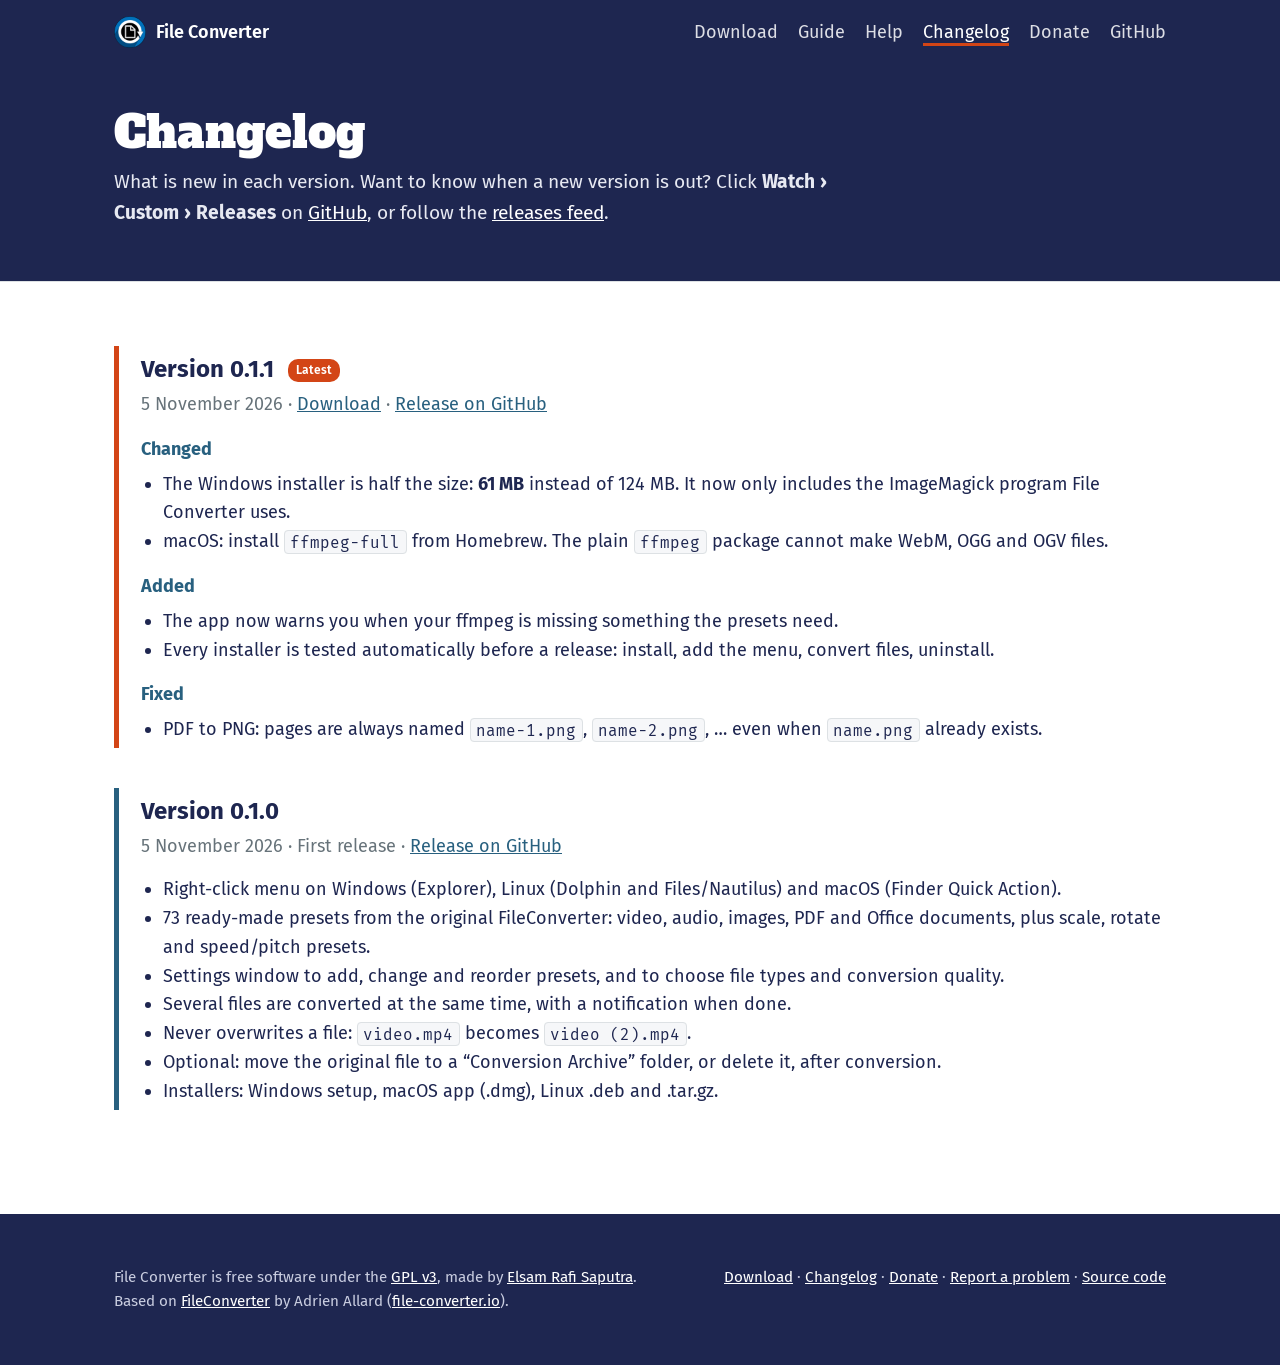
==== docs/changelog.html @ faad4194 "Website: download, changelog and donate pages, SEO, sitemap, robots, 404, icons - download.html: per" ====
<!doctype html>
<html lang="en">
<head>
	<meta charset="utf-8">
	<meta name="viewport" content="width=device-width, initial-scale=1">
	<title>Changelog — File Converter</title>
	<meta name="description" content="What is new in each version of File Converter: new features, fixes and changes.">
	<link rel="canonical" href="https://elsamrafisptr.github.io/file-converter-rs/changelog.html">
	<meta name="theme-color" content="#1E2650">
	<meta property="og:type" content="website">
	<meta property="og:site_name" content="File Converter">
	<meta property="og:title" content="File Converter changelog">
	<meta property="og:description" content="What is new in each version of File Converter.">
	<meta property="og:url" content="https://elsamrafisptr.github.io/file-converter-rs/changelog.html">
	<meta property="og:image" content="https://elsamrafisptr.github.io/file-converter-rs/images/og-image.png">
	<meta property="og:image:width" content="1200">
	<meta property="og:image:height" content="630">
	<meta name="twitter:card" content="summary_large_image">
	<link rel="alternate" type="application/atom+xml" title="File Converter releases" href="https://github.com/elsamrafisptr/file-converter-rs/releases.atom">
	<link rel="icon" href="favicon.ico" sizes="any">
	<link rel="icon" type="image/png" href="images/icon-192.png">
	<link rel="apple-touch-icon" href="images/apple-touch-icon.png">
	<link rel="manifest" href="site.webmanifest">
	<link rel="preconnect" href="https://fonts.googleapis.com">
	<link rel="preconnect" href="https://fonts.gstatic.com" crossorigin>
	<link href="https://fonts.googleapis.com/css2?family=Alfa+Slab+One&family=Fira+Mono&family=Fira+Sans:wght@400;600&display=swap" rel="stylesheet">
	<link rel="stylesheet" href="style.css">
</head>
<body>

<header class="topbar">
	<div class="wrap">
		<a class="brand" href="./"><img src="images/icon-192.png" alt="" width="32" height="32">File Converter</a>
		<nav aria-label="Main">
			<a href="download.html">Download</a>
			<a href="./#how">Guide</a>
			<a href="./#help">Help</a>
			<a href="changelog.html" aria-current="page">Changelog</a>
			<a href="donate.html">Donate</a>
			<a href="https://github.com/elsamrafisptr/file-converter-rs">GitHub</a>
		</nav>
	</div>
</header>

<div class="page-hero">
	<div class="wrap">
		<h1>Changelog</h1>
		<p>What is new in each version. Want to know when a new version is out? Click <b>Watch › Custom › Releases</b> on <a href="https://github.com/elsamrafisptr/file-converter-rs" style="color:#fff">GitHub</a>, or follow the <a href="https://github.com/elsamrafisptr/file-converter-rs/releases.atom" style="color:#fff">releases feed</a>.</p>
	</div>
</div>

<section class="wide">
	<div class="wrap">
		<div>
			<article class="release latest" id="v0.1.1">
				<h3>Version 0.1.1 <span class="badge">Latest</span></h3>
				<p class="date">5 November 2026 · <a href="download.html">Download</a> · <a href="https://github.com/elsamrafisptr/file-converter-rs/releases/tag/v0.1.1">Release on GitHub</a></p>
				<h4>Changed</h4>
				<ul>
					<li>The Windows installer is half the size: <b>61 MB</b> instead of 124 MB. It now only includes the ImageMagick program File Converter uses.</li>
					<li>macOS: install <code>ffmpeg-full</code> from Homebrew. The plain <code>ffmpeg</code> package cannot make WebM, OGG and OGV files.</li>
				</ul>
				<h4>Added</h4>
				<ul>
					<li>The app now warns you when your ffmpeg is missing something the presets need.</li>
					<li>Every installer is tested automatically before a release: install, add the menu, convert files, uninstall.</li>
				</ul>
				<h4>Fixed</h4>
				<ul>
					<li>PDF to PNG: pages are always named <code>name-1.png</code>, <code>name-2.png</code>, … even when <code>name.png</code> already exists.</li>
				</ul>
			</article>

			<article class="release" id="v0.1.0">
				<h3>Version 0.1.0</h3>
				<p class="date">5 November 2026 · First release · <a href="https://github.com/elsamrafisptr/file-converter-rs/releases/tag/v0.1.0">Release on GitHub</a></p>
				<ul>
					<li>Right-click menu on Windows (Explorer), Linux (Dolphin and Files/Nautilus) and macOS (Finder Quick Action).</li>
					<li>73 ready-made presets from the original FileConverter: video, audio, images, PDF and Office documents, plus scale, rotate and speed/pitch presets.</li>
					<li>Settings window to add, change and reorder presets, and to choose file types and conversion quality.</li>
					<li>Several files are converted at the same time, with a notification when done.</li>
					<li>Never overwrites a file: <code>video.mp4</code> becomes <code>video (2).mp4</code>.</li>
					<li>Optional: move the original file to a “Conversion Archive” folder, or delete it, after conversion.</li>
					<li>Installers: Windows setup, macOS app (.dmg), Linux .deb and .tar.gz.</li>
				</ul>
			</article>
		</div>
	</div>
</section>

<footer>
	<div class="wrap">
		<p>File Converter is free software under the <a href="https://github.com/elsamrafisptr/file-converter-rs/blob/main/LICENSE">GPL v3</a>, made by <a href="https://github.com/elsamrafisptr">Elsam Rafi Saputra</a>.<br>
			Based on <a href="https://github.com/Tichau/FileConverter">FileConverter</a> by Adrien Allard (<a href="https://file-converter.io/">file-converter.io</a>).</p>
		<p><a href="download.html">Download</a> · <a href="changelog.html">Changelog</a> · <a href="donate.html">Donate</a> ·
			<a href="https://github.com/elsamrafisptr/file-converter-rs/issues">Report a problem</a> ·
			<a href="https://github.com/elsamrafisptr/file-converter-rs">Source code</a></p>
	</div>
</footer>

</body>
</html>
---- docs/style.css ----
/* File Converter website. Palette: Rust Orange, Rust Dark Blue, Rust Blue, Rust Silver. */
:root {
	--orange: #d34516;
	--dark-blue: #1e2650;
	--blue: #28607f;
	--silver: #67737a;
	--light: #f6f7f9;
	--line: #dde1e4;
	--heading: "Alfa Slab One", Georgia, serif;
	--body: "Fira Sans", system-ui, -apple-system, "Segoe UI", Roboto, sans-serif;
	--mono: "Fira Mono", ui-monospace, Consolas, monospace;
}

* { box-sizing: border-box; }

body {
	margin: 0;
	font: 18px/1.6 var(--body);
	color: var(--dark-blue);
	background: #fff;
}

a { color: var(--blue); }
a:hover { color: var(--orange); }

img, svg { max-width: 100%; height: auto; }

code, kbd {
	font-family: var(--mono);
	font-size: 0.88em;
	background: var(--light);
	border: 1px solid var(--line);
	border-radius: 4px;
	padding: 0.1em 0.35em;
}

pre {
	font-family: var(--mono);
	font-size: 0.9em;
	background: var(--dark-blue);
	color: #fff;
	border-radius: 6px;
	padding: 0.9em 1.1em;
	overflow-x: auto;
}
pre code { background: none; border: 0; padding: 0; color: inherit; }

.wrap { max-width: 1100px; margin: 0 auto; padding: 0 24px; }

/* Top bar */
.topbar { background: var(--dark-blue); }
.topbar .wrap { display: flex; align-items: center; gap: 24px; min-height: 64px; flex-wrap: wrap; }
.brand { display: flex; align-items: center; gap: 10px; color: #fff; text-decoration: none; font-weight: 600; }
.brand img { width: 32px; height: 32px; }
.topbar nav { margin-left: auto; display: flex; gap: 20px; flex-wrap: wrap; }
.topbar nav a { color: #fff; text-decoration: none; opacity: 0.85; }
.topbar nav a:hover { opacity: 1; color: #fff; text-decoration: underline; }

/* Hero */
.hero { background: var(--dark-blue); color: #fff; padding: 56px 0 72px; }
.hero .wrap { display: grid; grid-template-columns: 1.1fr 0.9fr; gap: 48px; align-items: center; }
.hero h1 { font-family: var(--heading); font-weight: 400; font-size: 3.4rem; line-height: 1.1; margin: 0 0 16px; }
.hero p.lead { font-size: 1.35rem; margin: 0 0 28px; color: #e7e9f2; }
.hero .version { color: #b9bfd6; font-size: 0.95rem; margin-top: 14px; }
.hero .version a { color: #fff; }

.button {
	display: inline-block;
	background: var(--orange);
	color: #fff;
	text-decoration: none;
	font-weight: 600;
	padding: 12px 26px;
	border-radius: 6px;
	border: 2px solid var(--orange);
}
.button:hover { background: #b83a11; border-color: #b83a11; color: #fff; }
.button.ghost { background: transparent; border-color: #fff; margin-left: 10px; }
.button.ghost:hover { background: #fff; color: var(--dark-blue); }

/* Sections: heading on the left, content on the right (like rust-lang.org) */
section { padding: 64px 0; border-top: 1px solid var(--line); }
section .wrap { display: grid; grid-template-columns: 260px minmax(0, 1fr); gap: 40px; }
section.wide .wrap { grid-template-columns: minmax(0, 1fr); gap: 28px; }
section .wrap > * { min-width: 0; }
section.alt { background: var(--light); }
section h2 { font-family: var(--heading); font-weight: 400; font-size: 2.2rem; line-height: 1.15; margin: 0; color: var(--dark-blue); }
section h2::after { content: ""; display: block; width: 56px; height: 5px; background: var(--orange); margin-top: 14px; }
section h3 { font-size: 1.25rem; margin: 0 0 8px; color: var(--blue); }
section p { margin: 0 0 14px; }
.muted { color: var(--silver); }
.cards { display: grid; grid-template-columns: repeat(3, minmax(0, 1fr)); gap: 24px; }
.card { background: #fff; border: 1px solid var(--line); border-top: 5px solid var(--blue); border-radius: 6px; padding: 22px; }
.card.os { border-top-color: var(--orange); }
.card pre { white-space: pre-wrap; overflow-wrap: anywhere; }
.card ol { margin: 0 0 14px; padding-left: 1.2em; }
.card li { margin-bottom: 6px; }
.card .button { padding: 8px 16px; font-size: 0.95rem; }

.steps { counter-reset: step; display: grid; grid-template-columns: repeat(3, 1fr); gap: 24px; margin-bottom: 28px; }
.step { position: relative; padding-left: 58px; }
.step::before {
	counter-increment: step;
	content: counter(step);
	position: absolute; left: 0; top: 0;
	width: 42px; height: 42px; border-radius: 50%;
	background: var(--orange); color: #fff;
	font-family: var(--heading); font-size: 1.3rem;
	display: flex; align-items: center; justify-content: center;
}

table { width: 100%; border-collapse: collapse; font-size: 0.95rem; }
th, td { text-align: left; vertical-align: top; padding: 10px 12px; border-bottom: 1px solid var(--line); }
th { color: var(--blue); }
td:first-child { font-weight: 600; white-space: nowrap; }

details { background: #fff; border: 1px solid var(--line); border-left: 5px solid var(--blue); border-radius: 6px; padding: 12px 18px; margin-bottom: 12px; }
details[open] { border-left-color: var(--orange); }
summary { cursor: pointer; font-weight: 600; color: var(--dark-blue); }
details > *:not(summary) { margin-top: 10px; }

.note { border-left: 5px solid var(--silver); background: var(--light); padding: 12px 18px; border-radius: 0 6px 6px 0; }

footer { background: var(--dark-blue); color: #c9cde0; padding: 36px 0; font-size: 0.95rem; }
footer a { color: #fff; }
footer .wrap { display: flex; justify-content: space-between; gap: 24px; flex-wrap: wrap; }

.topbar nav a[aria-current="page"] { opacity: 1; box-shadow: inset 0 -3px 0 var(--orange); }
.os-buttons { display: flex; gap: 12px; flex-wrap: wrap; margin: 6px 0 24px; }

/* Smaller title band for the other pages */
.page-hero { background: var(--dark-blue); color: #fff; padding: 44px 0 52px; }
.page-hero h1 { font-family: var(--heading); font-weight: 400; font-size: 2.8rem; line-height: 1.1; margin: 0 0 10px; }
.page-hero p { margin: 0; font-size: 1.2rem; color: #e7e9f2; max-width: 720px; }

.os-block { scroll-margin-top: 16px; }
.os-block + .os-block { margin-top: 44px; padding-top: 36px; border-top: 1px solid var(--line); }
.os-block h3 { font-size: 1.6rem; color: var(--dark-blue); }
.files { margin: 12px 0 18px; }
.files td { white-space: normal; }
.hash { font-family: var(--mono); font-size: 0.75rem; color: var(--silver); overflow-wrap: anywhere; }

.release { border-left: 5px solid var(--blue); padding: 4px 0 4px 22px; margin-bottom: 40px; }
.release.latest { border-left-color: var(--orange); }
.release h3 { font-size: 1.5rem; color: var(--dark-blue); margin: 0; }
.release .date { color: var(--silver); margin: 2px 0 14px; }
.release h4 { margin: 16px 0 6px; color: var(--blue); }
.release ul { margin: 0; padding-left: 1.2em; }
.badge { display: inline-block; background: var(--orange); color: #fff; font-size: 0.75rem; font-weight: 600; padding: 2px 8px; border-radius: 10px; vertical-align: middle; margin-left: 8px; }

.not-found { text-align: center; padding: 96px 0; }
.not-found h1 { font-family: var(--heading); font-weight: 400; font-size: 5rem; color: var(--orange); margin: 0; }

@media (max-width: 860px) {
	.hero .wrap, section .wrap { grid-template-columns: 1fr; }
	.hero h1 { font-size: 2.6rem; }
	.cards, .steps { grid-template-columns: 1fr; }
	.button.ghost { margin: 10px 0 0; }
}
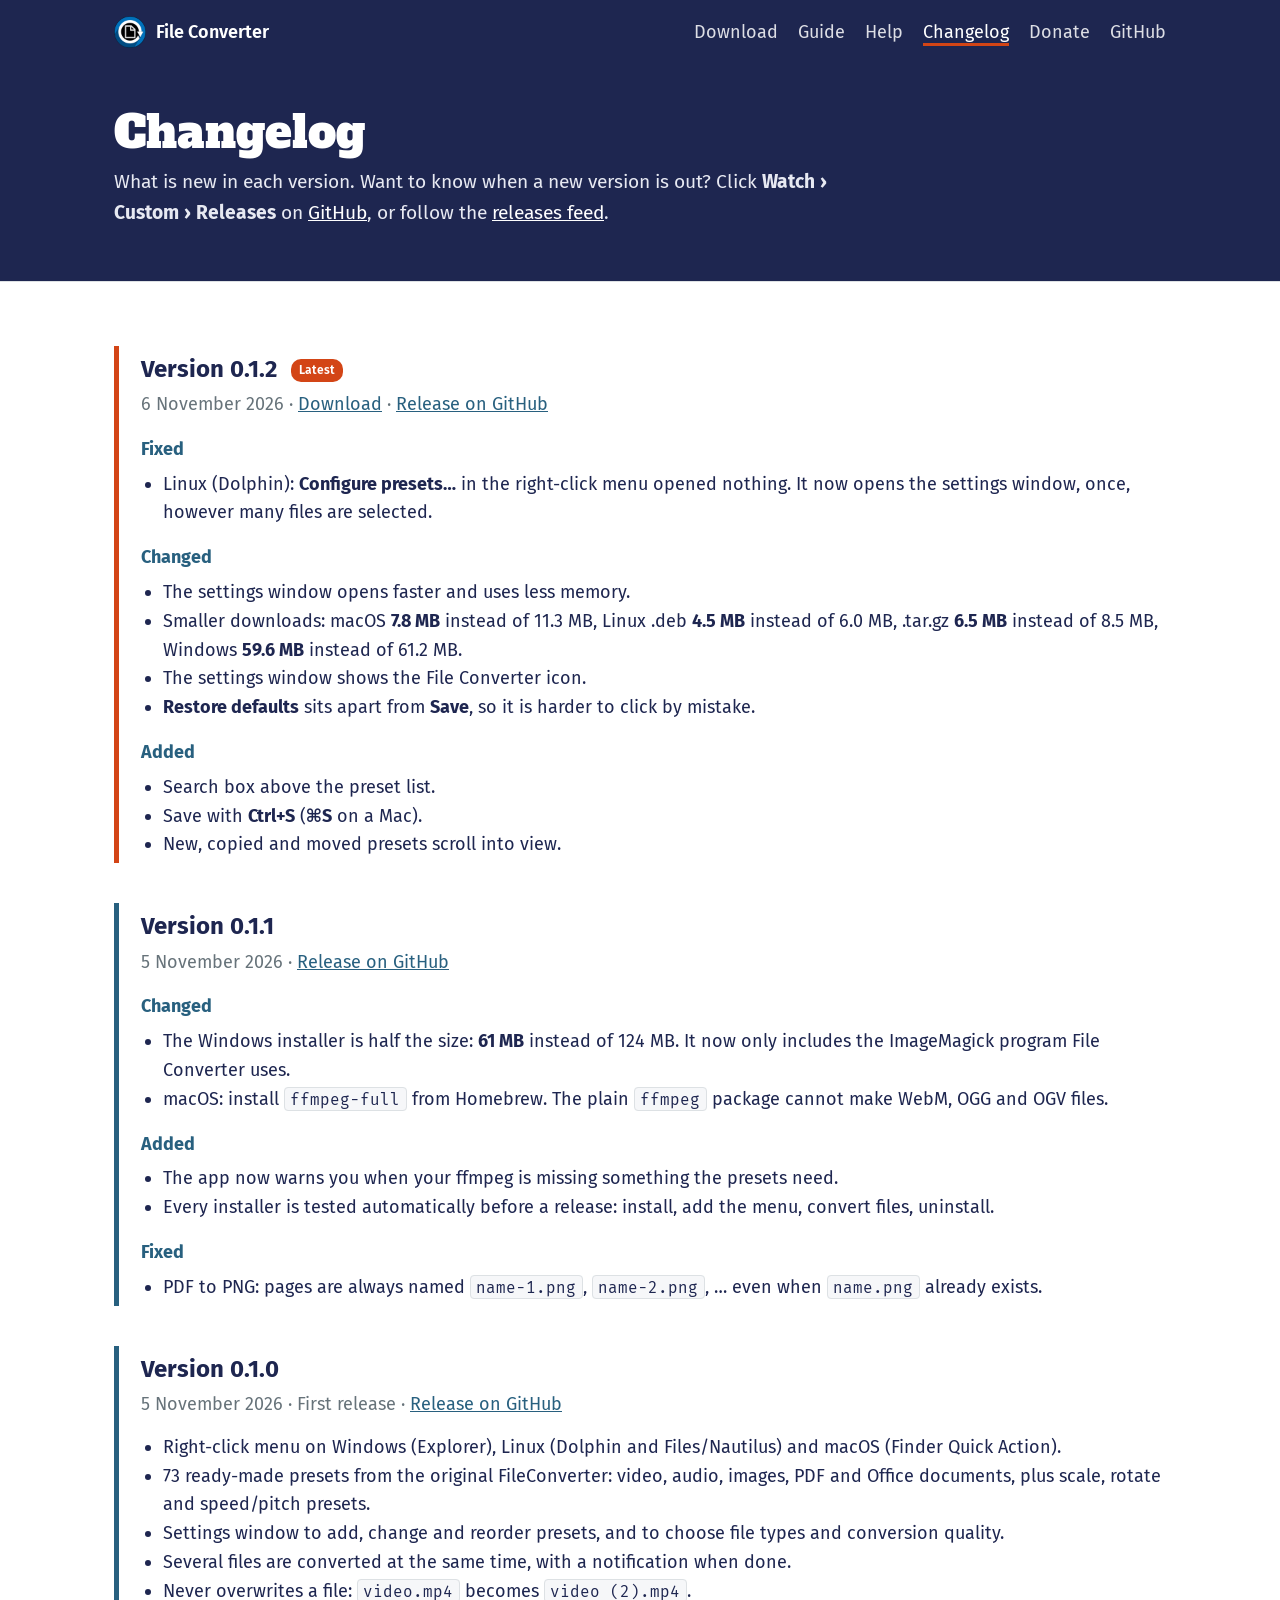
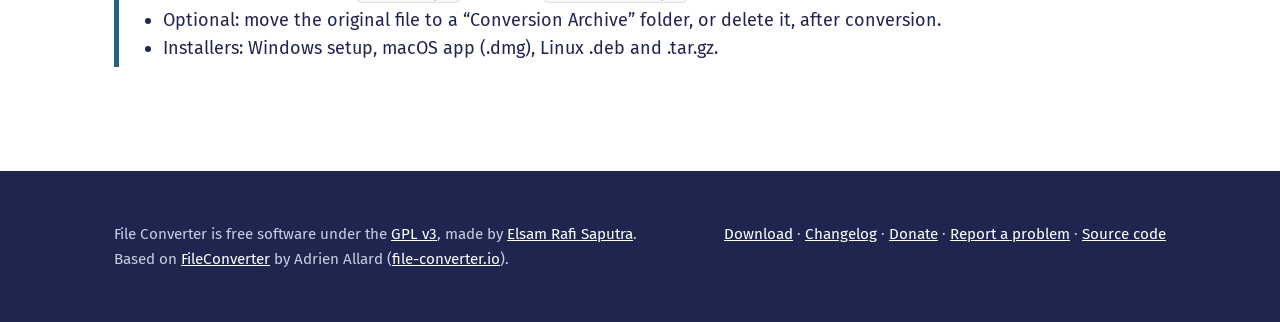
==== commit 5813785b: "Site: 0.1.2 download links, sizes and SHA-256, changelog page, version" ====
--- a/docs/changelog.html
+++ b/docs/changelog.html
@@ -52,9 +52,31 @@
 <section class="wide">
 	<div class="wrap">
 		<div>
-			<article class="release latest" id="v0.1.1">
-				<h3>Version 0.1.1 <span class="badge">Latest</span></h3>
-				<p class="date">5 November 2026 · <a href="download.html">Download</a> · <a href="https://github.com/elsamrafisptr/file-converter-rs/releases/tag/v0.1.1">Release on GitHub</a></p>
+			<article class="release latest" id="v0.1.2">
+				<h3>Version 0.1.2 <span class="badge">Latest</span></h3>
+				<p class="date">6 November 2026 · <a href="download.html">Download</a> · <a href="https://github.com/elsamrafisptr/file-converter-rs/releases/tag/v0.1.2">Release on GitHub</a></p>
+				<h4>Fixed</h4>
+				<ul>
+					<li>Linux (Dolphin): <b>Configure presets…</b> in the right-click menu opened nothing. It now opens the settings window, once, however many files are selected.</li>
+				</ul>
+				<h4>Changed</h4>
+				<ul>
+					<li>The settings window opens faster and uses less memory.</li>
+					<li>Smaller downloads: macOS <b>7.8 MB</b> instead of 11.3 MB, Linux .deb <b>4.5 MB</b> instead of 6.0 MB, .tar.gz <b>6.5 MB</b> instead of 8.5 MB, Windows <b>59.6 MB</b> instead of 61.2 MB.</li>
+					<li>The settings window shows the File Converter icon.</li>
+					<li><b>Restore defaults</b> sits apart from <b>Save</b>, so it is harder to click by mistake.</li>
+				</ul>
+				<h4>Added</h4>
+				<ul>
+					<li>Search box above the preset list.</li>
+					<li>Save with <b>Ctrl+S</b> (<b>⌘S</b> on a Mac).</li>
+					<li>New, copied and moved presets scroll into view.</li>
+				</ul>
+			</article>
+
+			<article class="release" id="v0.1.1">
+				<h3>Version 0.1.1</h3>
+				<p class="date">5 November 2026 · <a href="https://github.com/elsamrafisptr/file-converter-rs/releases/tag/v0.1.1">Release on GitHub</a></p>
 				<h4>Changed</h4>
 				<ul>
 					<li>The Windows installer is half the size: <b>61 MB</b> instead of 124 MB. It now only includes the ImageMagick program File Converter uses.</li>
